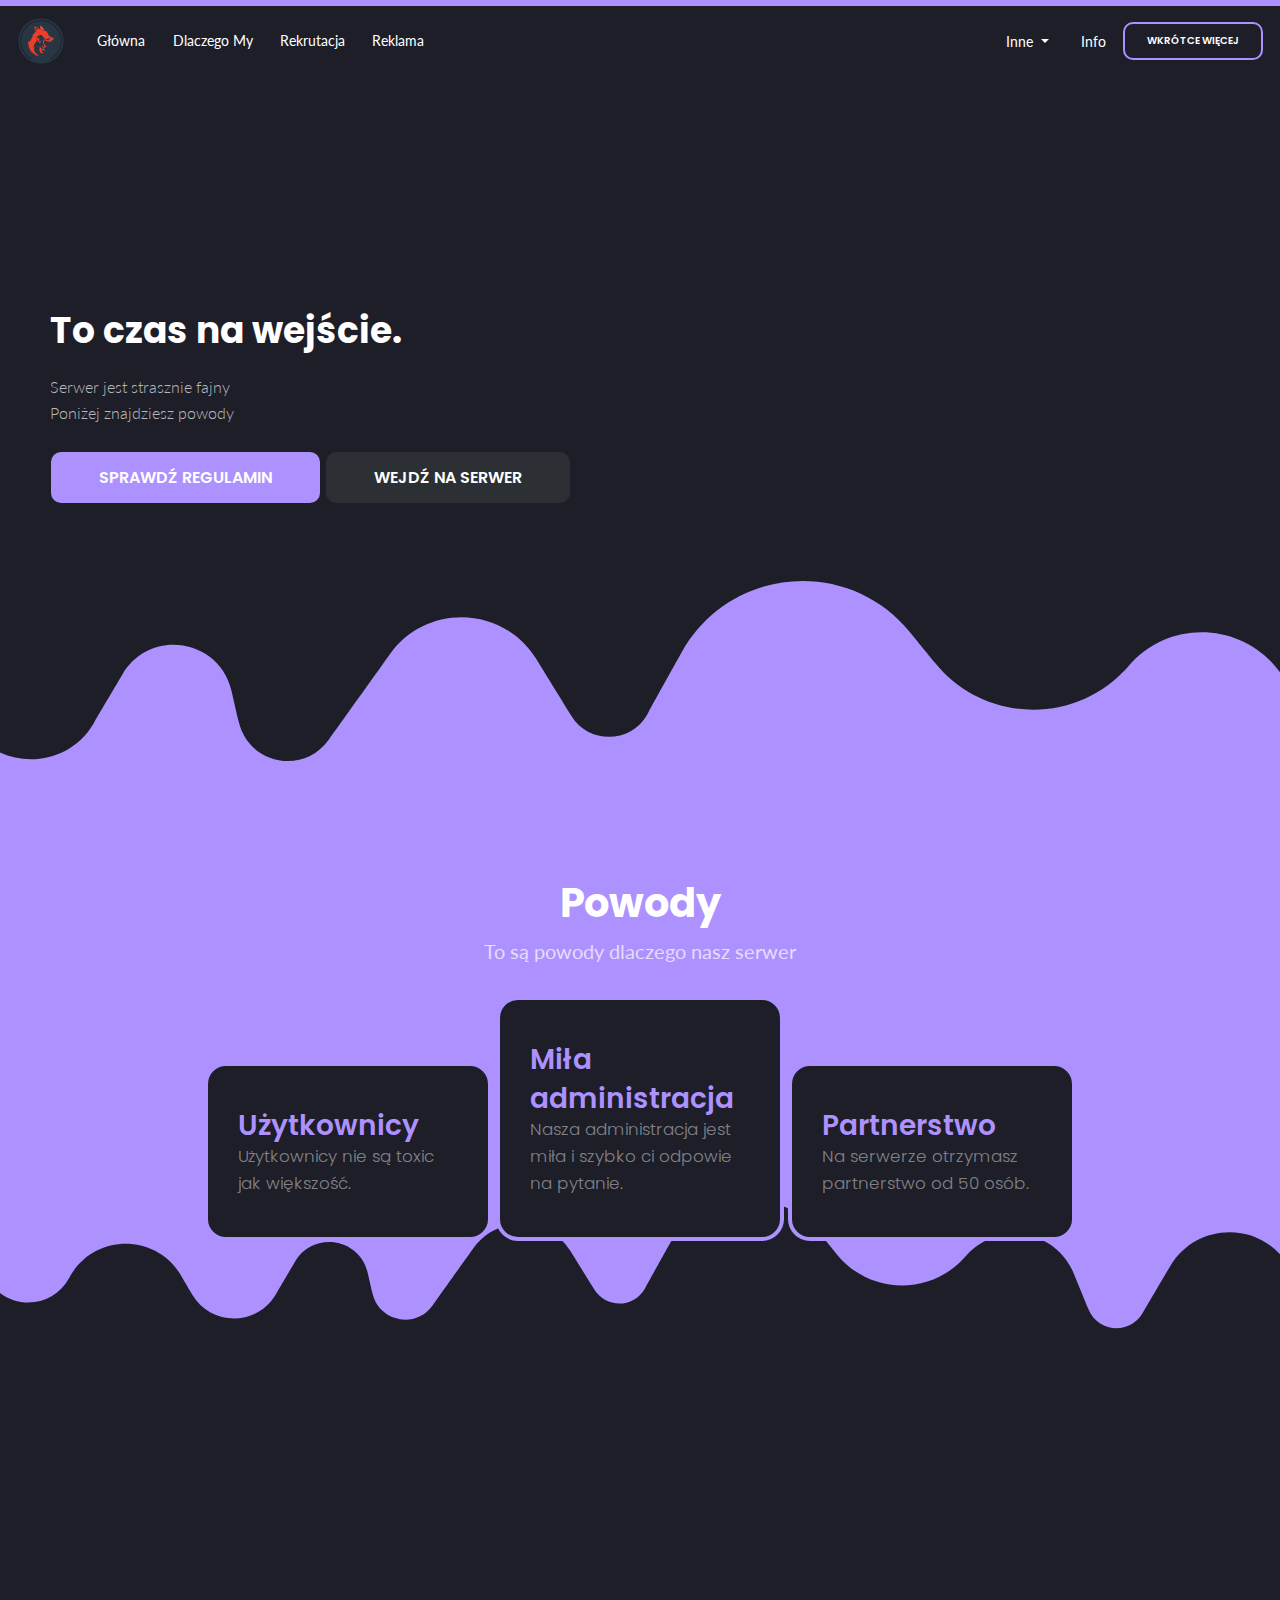
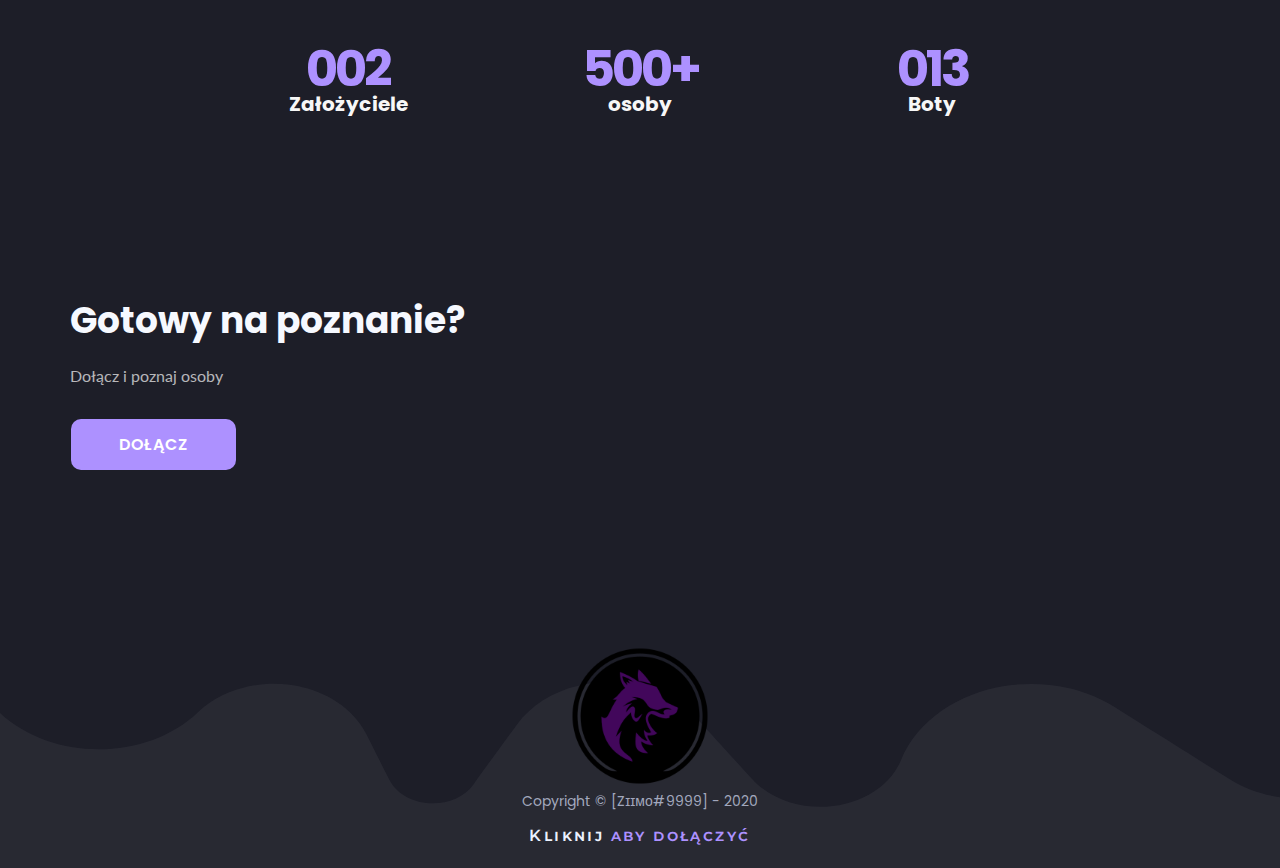
==== index.html @ 7ccc27e1 "x" ====
<!DOCTYPE html>
<html lang="en">
<head>
    <meta charset="UTF-8">
    <link rel="icon" type="image/png" href="2012b06c-6ccf-48db-b501-f80ad16f3ea9_200x200.png"/>
    <link rel="icon" type="image/png" href="2012b06c-6ccf-48db-b501-f80ad16f3ea9_200x200.png"/>
    <meta name="viewport" content="width=device-width, initial-scale=1, shrink-to-fit=no">
    <link rel="stylesheet" href="css/bootstrap.min.css">
    <link rel="stylesheet" href="css/main.css">
    <link rel="stylesheet" href="css/now-ui-kit.css">
    <link href="https://fonts.googleapis.com/css?family=Poppins:300,400,600,700,800,900&display=swap" rel="stylesheet">
    <link href="https://fonts.googleapis.com/css?family=Montserrat:400,600,700,800,900&display=swap" rel="stylesheet">
    <link href="https://fonts.googleapis.com/css?family=Lato:300,400,600,700,800,900&display=swap" rel="stylesheet">
    <title>WolfHUB</title>
</head>
<body>
<nav class="navbar navbar-expand-lg bg-transparent">
    <button class="navbar-toggler" type="button" data-toggle="collapse" data-target="#navbarSupportedContent" aria-controls="navbarSupportedContent" aria-expanded="false" aria-label="Toggle navigation">
        <img src="2012b06c-6ccf-48db-b501-f80ad16f3ea9_200x200.png" width="20px" height="20px" style="max-width: none !important;">
    </button>
    <img src="ezgif.com-gif-maker (3).gif" width="50" height="50">
    <div class="collapse navbar-collapse" id="navbarSupportedContent" style="margin-left: 20px !important">
        <ul class="navbar-nav mr-auto">
            <li class="nav-item active">
                <a class="nav-link" href="index.html">Główna <span class="sr-only">(current)</span></a>
            </li>
            <li class="nav-item">
                <a class="nav-link" href="dlaczego.html">Dlaczego my</a>
            </li>
            <li class="nav-item">
                <a class="nav-link" href="rekrutacja.html">Rekrutacja</a>
            </li>
            <li class="nav-item">
                <a class="nav-link" href="reklama.html">Reklama</a>
            </li>
        </ul>
        <div class="nav-item dropdown">
            <a class="nav-link dropdown-toggle" href="#" id="navbarDropdown" role="button" data-toggle="dropdown" aria-haspopup="true" aria-expanded="false">
                Inne
            </a>
            <div class="dropdown-menu" aria-labelledby="navbarDropdown">
                <a class="dropdown-item" href="twórcy.html">Twórcy</a>
                <a class="dropdown-item" href="regulamin.html">Regulamin</a>
                <div class="dropdown-divider"></div>
                <a class="dropdown-item" href="https://discord.gg/KJSaEnB">Serwer</a>
            </div>
        </div>
        <div class="nav-item">
            <a class="nav-link" href="dlaczego.html">Info</a>
        </div>
        <button class="btn login-btn btn-outline-accent my-2 my-sm-0" style="font-size: 10px !important;font-family: poppins !important;">WKRÓTCE WIĘCEJ</button>
    </div>
</nav>
<div class="heading">
    <h1 class="display-5 title">To czas na wejście.</h1>
    <p class="subtitle">Serwer jest strasznie fajny<br />Poniżej znajdziesz powody</p>
    <a class="btn btn-primary btn-lg" href="regulamin.html" target="_blank" role="button">Sprawdź regulamin</a>
    <a class="btn btn-secondary btn-lg" href="https://discord.gg/KJSaEnB" target="_blank" role="button">wejdź na serwer</a>
    <br /><br /><br /><br /><br /><br />
</div>
<div class="features">
    <div class="title">Powody</div>
    <div class="subtitle">To są powody dlaczego nasz serwer</div>
    <div class="cards">
        <div class="card" style="width: 18rem;">
        <div class="card-body">
            <h5 class="card-title">Użytkownicy</h5>
            <p class="card-text">Użytkownicy nie są toxic jak większość.</p>
        </div>
    </div>
        <div class="card" style="width: 18rem;">
            <div class="card-body">
                <h5 class="card-title">Miła administracja</h5>
                <p class="card-text">Nasza administracja jest miła i szybko ci odpowie na pytanie.</p>
            </div>
        </div>
        <div class="card" style="width: 18rem;">
            <div class="card-body">
                <h5 class="card-title">Partnerstwo</h5>
                <p class="card-text">Na serwerze otrzymasz partnerstwo od 50 osób.</p>
            </div>
        </div>
    </div>
</div>
<div class="statistics">
    <div class="cards">
        <div class="card statistic" style="width: 18rem;">
            <div class="card-body">
                <p class="card-title" style="font-size: 50px !important;line-height: 15px !important;letter-spacing: -0.06em !important;font-weight: bold !important;">002</h1>
                <p style="font-weight: bold !important;font-size: 20px !important;">Założyciele</p>
            </div>
        </div>
        <div class="card statistic" style="width: 18rem;">
            <div class="card-body">
                <p class="card-title" style="font-size: 50px !important;line-height: 15px !important;letter-spacing: -0.06em !important;font-weight: bold !important;">500+</h1>
                <p style="font-weight: bold !important;font-size: 20px !important;">osoby</p>
            </div>
        </div>
        <div class="card statistic" style="width: 18rem;">
            <div class="card-body">
                <p class="card-title" style="font-size: 50px !important;line-height: 15px !important;letter-spacing: -0.06em !important;font-weight: bold !important;">013</h1>
                <p style="font-weight: bold !important;font-size: 20px !important;">Boty</p>
            </div>
        </div>
    </div>
</div>
<div class="page_end">
    <div class="start">
        <div class="card">
            <div class="card-body gs-card">
                <div class="title">Gotowy na poznanie?</div>
                <div class="subtitle">Dołącz i poznaj osoby</div>
                <br />
                <a class="btn btn-primary btn-lg" href="https://discord.gg/KJSaEnB" role="button">Dołącz</a>
            </div><br />
        </div>
    </div>
    <div class="footer">
        <div class="bot-footer">
            <img src="2012b06c-6ccf-48db-b501-f80ad16f3ea9_200x200.png" width="150"><br />
            Copyright © [Zɪɪᴍᴏ#9999] - 2020
        </div><br/>
        <div class="nouridio">Kliknij <a href="https://discord.gg/KJSaEnB"> aby dołączyć</a></div>
    </div>
</div>
<script src="https://code.jquery.com/jquery-3.3.1.slim.min.js" integrity="sha384-q8i/X+965DzO0rT7abK41JStQIAqVgRVzpbzo5smXKp4YfRvH+8abtTE1Pi6jizo" crossorigin="anonymous"></script>
<script src="https://cdnjs.cloudflare.com/ajax/libs/popper.js/1.14.7/umd/popper.min.js" integrity="sha384-UO2eT0CpHqdSJQ6hJty5KVphtPhzWj9WO1clHTMGa3JDZwrnQq4sF86dIHNDz0W1" crossorigin="anonymous"></script>
<script src="https://stackpath.bootstrapcdn.com/bootstrap/4.3.1/js/bootstrap.min.js" integrity="sha384-JjSmVgyd0p3pXB1rRibZUAYoIIy6OrQ6VrjIEaFf/nJGzIxFDsf4x0xIM+B07jRM" crossorigin="anonymous"></script>
<script src="js/now-ui-kit.min.js"></script>
</body>
</html>
---- css/main.css ----
body {
    font-family: 'Poppins', sans-serif !important;
    background-color: #1D1E28;
    color: #fff;
    -webkit-font-smoothing: antialiased;
    -moz-osx-font-smoothing: grayscale;
    text-rendering: optimizeLegibility;
    border-top: 6px #AD91FF solid !important;
    font-size: 16px;
}

.nav-link {
     font-size: 14px !important;
     background: transparent !important;
     font-family: Lato, sans-serif !important;
     text-transform: capitalize !important;
 }
 .nav-link:hover {
     background: transparent !important;
     color: #AD91FF !important;
     font-weight: bold !important;
 }

 .login-btn {
     border: 2px solid #AD91FF !important;
     font-size: 10px !important;
 }
 .login-btn:hover {
     background: #AD91FF !important;
 }
.navbar {
    box-shadow: none !important
}

.navbar-brand {
    font-size: 25px !important
}

.navbar-toggler-icon {
    color: #fff !important
}

.btn {
    border-radius: 10px !important;
    font-size: 16px !important;
    font-weight: 600 !important;
    text-transform: uppercase !important;
}

.btn-primary {
    background-color: #AD91FF!important
}
.btn-secondary {
    background-color: #2C2F33 !important
}
.heading {
    padding: 160px 50px !important;
    color: #fff !important;
    background-image: url("../assets/wavy-purple-by-nouridio.svg") !important;
    background-position: bottom !important;
    background-size: 300% !important;
    background-repeat: no-repeat !important;
}

.title {
    line-height: 90px !important;
    margin-bottom: -2px !important;
    font-size: 36px !important
}

.subtitle {
    color: rgba(255, 255, 255, 0.685) !important;
    font-size: 16px !important;
    font-family: 'Lato', sans-serif;
}


.features {
    text-align: center !important;
    background: #AD91FF !important;
    padding: 60px 50px !important;
    background-image: url("../assets/wavy-dark-by-nouridio.svg") !important;
    background-position: bottom !important;
    background-size: 200% !important;
    background-repeat: no-repeat !important;
}
.features .title {
    font-size: 40px !important;
    color: #ffffff !important;
    line-height: 70px !important;
}

.features .subtitle {
    font-size: 20px !important;
    color: #a2a8bd;
}

.features .card-body {
    text-align: left !important;
}

.features .card-title {
    margin: 0 0 -3px !important;
}
.cards {
    margin-top: 30px !important;
}

.card {
    border-radius: 5px !important;
    box-shadow: none !important;
}

.card-title {
    font-size: 28px !important;
    font-weight: 600 !important;
    color: #AD91FF !important;
}

.statistics {
    text-align: center !important;
    padding-top: 300px !important;
}

.statistics .card-body{
    padding: 0 !important;
    height: 280 !important;
    width: 332 !important;
    max-height: 280 !important;
    max-width: 332 !important;
}

.statistics .title {
    font-size: 40px !important;
    color: #ffffff !important;
    line-height: 70px !important;
}

.statistics .subtitle {
    font-size: 20px !important;
    color: #a2a8bd;
}

.card.statistic {
    background: transparent !important;
    box-shadow: none !important;
    color: #f7f7f7 !important;
}


.page_end {
    background-image: url("../assets/wavy-light-by-nouridio.svg") !important;
    background-position: bottom !important;
    background-size: 200% !important;
    background-repeat: no-repeat !important;
}
.start {
    padding: 60px 50px !important
}

.start .card {
    background: transparent !important;
    color: #f6f9ff !important;
}

.features .card {
    background: #1D1E28;
    border-radius: 22px !important;
    border: 4px solid #AD91FF;
}
.features .card-text {
color: rgba(255, 255, 255, 0.46) !important
}

.features .card-body {
    padding: 40px 40px 40px 30px !important;
}

.navbar-toggler-icon {
    color: #fff !important
}
.footer {
    text-align: center !important;
    padding: 5px 6px !important;
    color: #ecf2ff;
    padding: 30px 30px !important
}

.footer .nouridio {
    font-family: 'Montserrat' !important;
    font-style: normal !important;
    font-weight: 600 !important;
    font-size: 16px !important;
    line-height: 5px !important;
    letter-spacing: 0.15em !important;
    font-variant: small-caps !important;
}

.footer .nouridio a {
    color: #AD91FF !important;
    text-decoration: none !important;
}

.footer .bot-footer {
    text-align: center !important;
    color: #a2a8bd !important
}
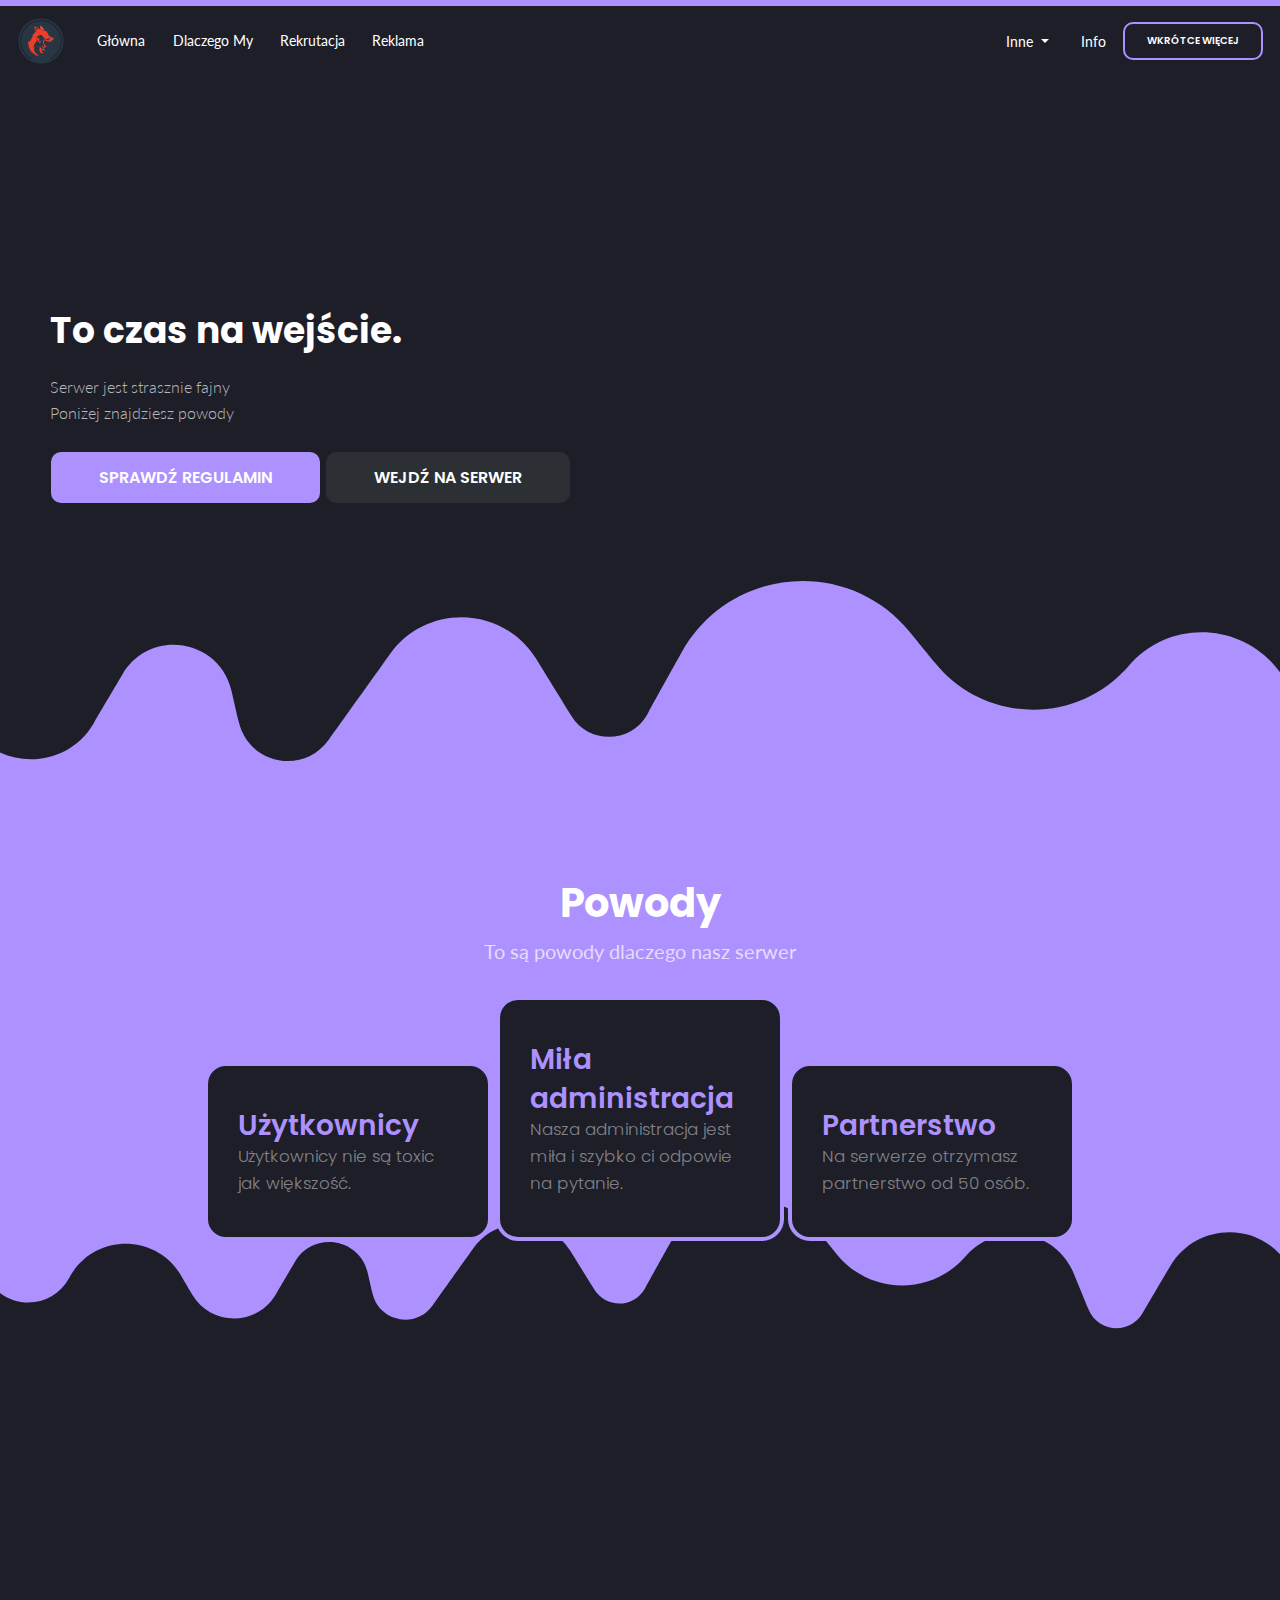
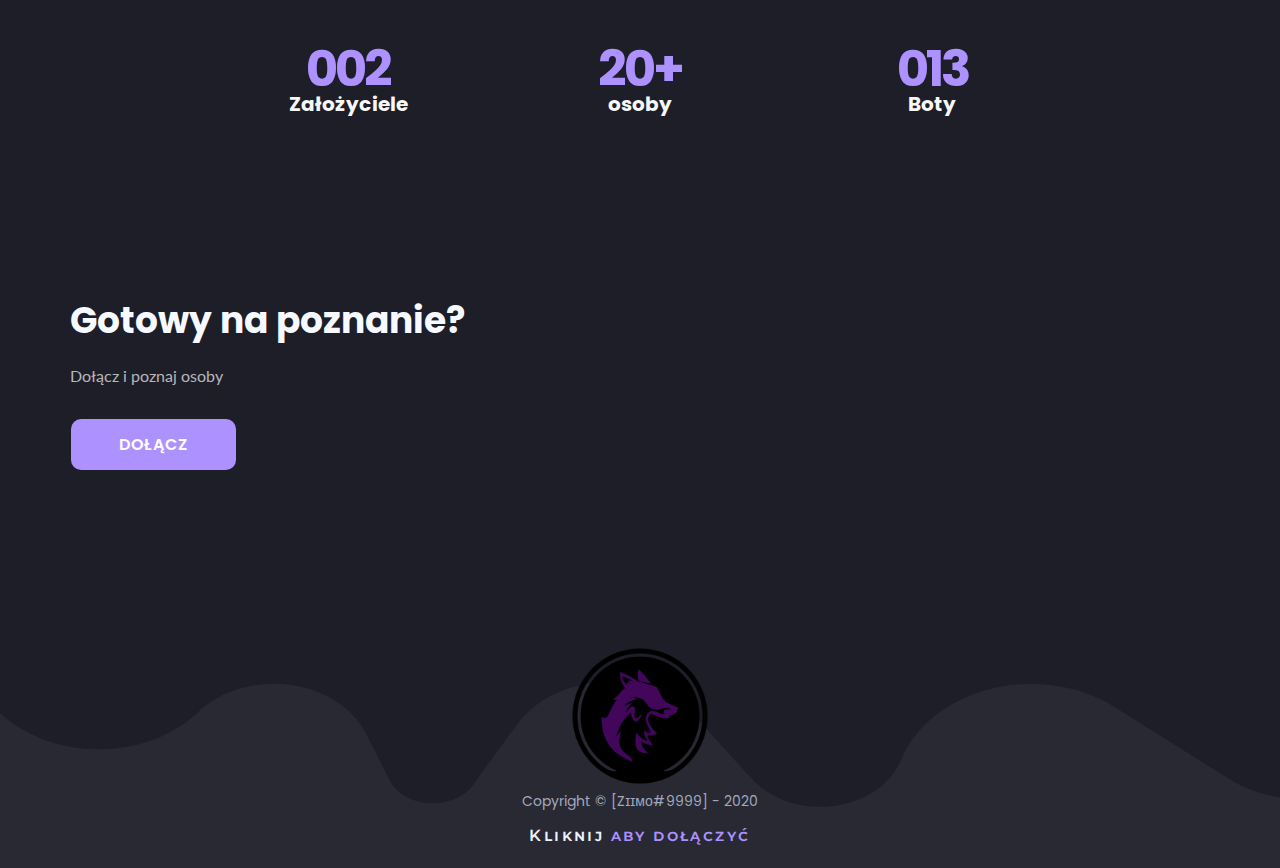
==== commit b82379f5: "Update index.html" ====
--- a/index.html
+++ b/index.html
@@ -39,7 +39,7 @@
                 Inne
             </a>
             <div class="dropdown-menu" aria-labelledby="navbarDropdown">
-                <a class="dropdown-item" href="twórcy.html">Twórcy</a>
+                <a class="dropdown-item" href="game.html">Minigierka</a>
                 <a class="dropdown-item" href="regulamin.html">Regulamin</a>
                 <div class="dropdown-divider"></div>
                 <a class="dropdown-item" href="https://discord.gg/KJSaEnB">Serwer</a>
@@ -92,7 +92,7 @@
         </div>
         <div class="card statistic" style="width: 18rem;">
             <div class="card-body">
-                <p class="card-title" style="font-size: 50px !important;line-height: 15px !important;letter-spacing: -0.06em !important;font-weight: bold !important;">500+</h1>
+                <p class="card-title" style="font-size: 50px !important;line-height: 15px !important;letter-spacing: -0.06em !important;font-weight: bold !important;">20+</h1>
                 <p style="font-weight: bold !important;font-size: 20px !important;">osoby</p>
             </div>
         </div>
